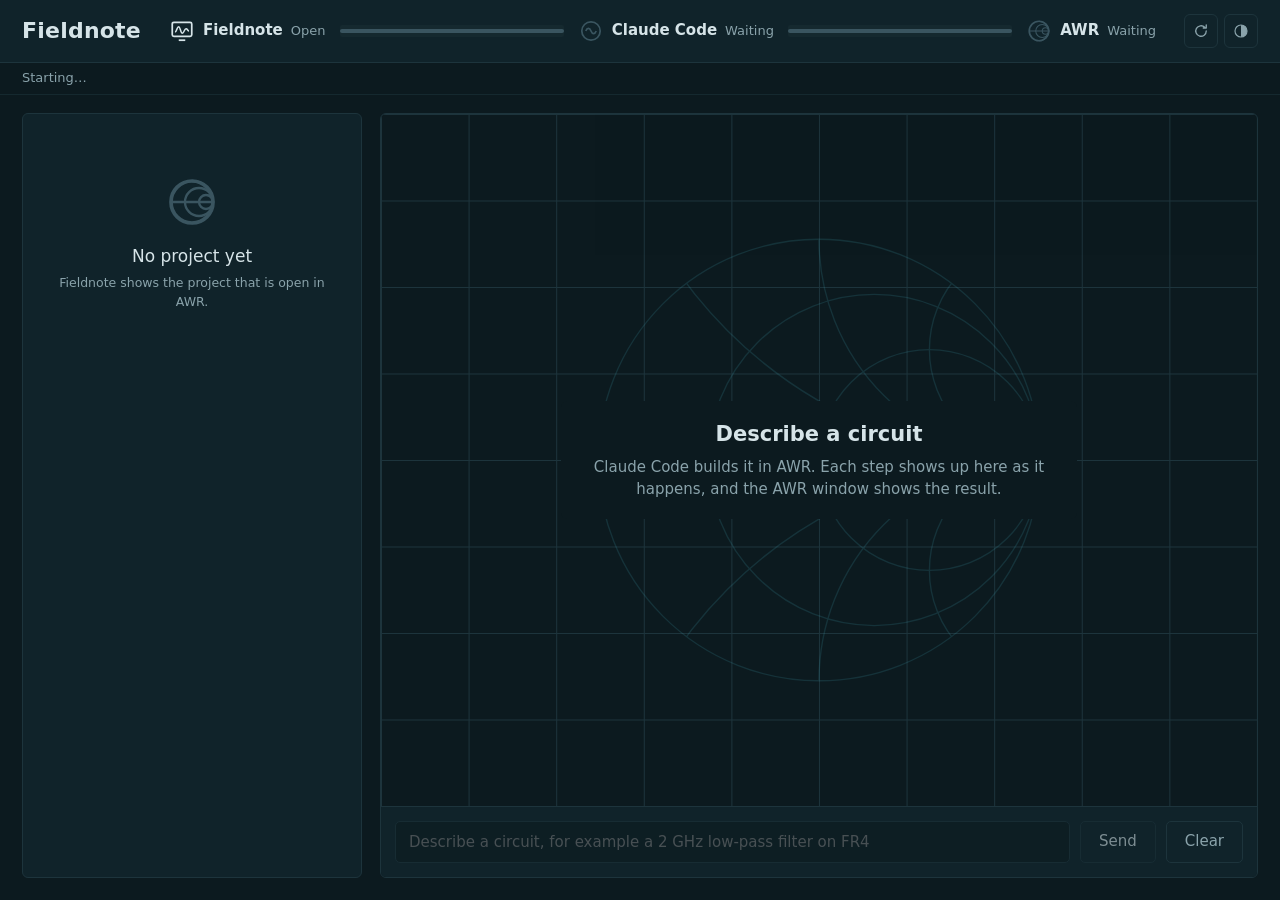
==== fieldnote/ui/index.html @ 0d8da709 "v2: bring in the Fieldnote GUI from v1, in working condition - server.py, hub.py, graphs.py, helpers" ====
<!doctype html>
<html lang="en" data-theme="dark">
<head>
  <meta charset="utf-8">
  <meta name="viewport" content="width=device-width, initial-scale=1">
  <title>Fieldnote</title>
  <link rel="stylesheet" href="app.css">
</head>
<body>
  <svg width="0" height="0" style="position:absolute" aria-hidden="true">
    <defs>
      <!-- Fieldnote: a screen showing a swept trace -->
      <symbol id="i-app" viewBox="0 0 24 24"><rect x="3" y="4" width="18" height="13" rx="1.5" fill="none" stroke="currentColor" stroke-width="1.6"/><path d="M5.5 13c1.6 0 1.8-5 3.4-5s1.8 6 3.4 6 1.8-4 3.4-4 1.4 2 2.8 2" fill="none" stroke="currentColor" stroke-width="1.4"/><path d="M9 20.5h6" stroke="currentColor" stroke-width="1.6"/></symbol>
      <!-- Claude Code: a signal source -->
      <symbol id="i-source" viewBox="0 0 24 24"><circle cx="12" cy="12" r="8.5" fill="none" stroke="currentColor" stroke-width="1.6"/><path d="M7.2 12c1.2-3.2 3.6-3.2 4.8 0s3.6 3.2 4.8 0" fill="none" stroke="currentColor" stroke-width="1.6"/></symbol>
      <!-- AWR: a Smith chart -->
      <symbol id="i-smith" viewBox="0 0 24 24"><circle cx="12" cy="12" r="9" fill="none" stroke="currentColor" stroke-width="1.6"/><circle cx="15" cy="12" r="6" fill="none" stroke="currentColor" stroke-width="1"/><circle cx="18" cy="12" r="3" fill="none" stroke="currentColor" stroke-width="1"/><path d="M3 12h18M21 12a9 9 0 0 0-9-9M21 12a9 9 0 0 1-9 9" fill="none" stroke="currentColor" stroke-width="1"/></symbol>
      <symbol id="i-schematic" viewBox="0 0 24 24"><path d="M2 12h4l1.5-3 3 6 3-6 3 6 1.5-3h4" fill="none" stroke="currentColor" stroke-width="1.6" stroke-linejoin="round"/></symbol>
      <symbol id="i-graph" viewBox="0 0 24 24"><path d="M3 3v18h18" fill="none" stroke="currentColor" stroke-width="1.6"/><path d="M6 8c3 0 4 9 7 9s3-6 7-6" fill="none" stroke="currentColor" stroke-width="1.6"/></symbol>
      <symbol id="i-em" viewBox="0 0 24 24"><rect x="4" y="9" width="16" height="6" fill="none" stroke="currentColor" stroke-width="1.6"/><path d="M8 9V5M16 9V5M8 15v4M16 15v4" stroke="currentColor" stroke-width="1.4"/></symbol>
      <symbol id="i-netlist" viewBox="0 0 24 24"><path d="M5 5h14M5 10h10M5 15h14M5 20h8" stroke="currentColor" stroke-width="1.6"/></symbol>
      <symbol id="i-sim" viewBox="0 0 24 24"><path d="M4 12h3l2-6 3 12 2-6h6" fill="none" stroke="currentColor" stroke-width="1.6" stroke-linejoin="round"/></symbol>
      <symbol id="i-theme" viewBox="0 0 24 24"><circle cx="12" cy="12" r="8" fill="none" stroke="currentColor" stroke-width="1.6"/><path d="M12 4a8 8 0 0 1 0 16z" fill="currentColor"/></symbol>
      <symbol id="i-reconnect" viewBox="0 0 24 24"><path d="M19 12a7 7 0 1 1-2.05-4.95M19 4v4h-4" fill="none" stroke="currentColor" stroke-width="1.8" stroke-linecap="round" stroke-linejoin="round"/></symbol>
    </defs>
  </svg>

  <header class="strip">
    <div class="brand">Fieldnote</div>
    <div class="line" role="status" aria-live="polite">
      <div class="port" data-port="app" data-state="up">
        <svg class="port-icon"><use href="#i-app"/></svg>
        <span class="port-name">Fieldnote</span><span class="port-state">Open</span>
      </div>
      <div class="seg" data-seg="claude" data-state="off"><i class="pulse"></i></div>
      <div class="port" data-port="claude" data-state="off">
        <svg class="port-icon"><use href="#i-source"/></svg>
        <span class="port-name">Claude Code</span><span class="port-state" id="claudeState">Waiting</span>
      </div>
      <div class="seg" data-seg="awr" data-state="off"><i class="pulse"></i></div>
      <div class="port" data-port="awr" data-state="off">
        <svg class="port-icon"><use href="#i-smith"/></svg>
        <span class="port-name">AWR</span><span class="port-state" id="awrState">Waiting</span>
      </div>
    </div>
    <div class="tools">
      <button class="icon-btn" id="reconnect" type="button" title="Reconnect" aria-label="Reconnect"><svg><use href="#i-reconnect"/></svg></button>
      <button class="icon-btn" id="theme" type="button" title="Switch to light theme" aria-label="Switch to light theme"><svg><use href="#i-theme"/></svg></button>
    </div>
  </header>
  <p class="detail" id="detail">Starting…</p>
  <div class="banner" id="banner" role="alert" hidden><span id="bannerText"></span><button type="button" id="bannerRetry">Reconnect</button></div>

  <main class="bench">
    <aside class="project" aria-label="AWR project">
      <div id="projectEmpty" class="project-empty">
        <svg class="big-icon"><use href="#i-smith"/></svg>
        <p>No project yet</p>
        <small id="projectEmptyText">Fieldnote shows the project that is open in AWR.</small>
      </div>
      <div id="projectCard" hidden>
        <h1 id="projectName"></h1>
        <p class="file" id="projectFile"></p>
        <p class="saved" id="projectSaved"></p>
        <dl class="readout">
          <div><dt><svg><use href="#i-schematic"/></svg>Schematics</dt><dd id="nSchematics">0</dd></div>
          <div><dt><svg><use href="#i-graph"/></svg>Graphs</dt><dd id="nGraphs">0</dd></div>
          <div><dt><svg><use href="#i-em"/></svg>EM structures</dt><dd id="nEm">0</dd></div>
          <div><dt><svg><use href="#i-netlist"/></svg>Netlists</dt><dd id="nNetlists">0</dd></div>
        </dl>
        <section class="docs"><h2>Schematics</h2><ul id="listSchematics"></ul></section>
        <section class="docs"><h2>Graphs</h2><ul id="listGraphs"></ul></section>
        <section class="docs"><h2>EM structures</h2><ul id="listEm"></ul></section>
        <section class="docs"><h2>Netlists</h2><ul id="listNetlists"></ul></section>
      </div>
    </aside>

    <section class="screen" aria-label="Design chat">
      <div class="scope">
      <svg class="smith-art" viewBox="0 0 200 200" aria-hidden="true">
        <defs><clipPath id="smithClip"><circle cx="100" cy="100" r="96"/></clipPath></defs>
        <circle cx="100" cy="100" r="96"/><circle cx="124" cy="100" r="72"/><circle cx="148" cy="100" r="48"/><circle cx="172" cy="100" r="24"/>
        <path d="M4 100h192"/>
        <g clip-path="url(#smithClip)"><!-- reactance circles x = 0.5, 1, 2: centre (1, ±1/x), radius 1/x -->
          <circle cx="196" cy="-92" r="192"/><circle cx="196" cy="292" r="192"/>
          <circle cx="196" cy="4" r="96"/><circle cx="196" cy="196" r="96"/>
          <circle cx="196" cy="52" r="48"/><circle cx="196" cy="148" r="48"/>
        </g>
      </svg>
      <div class="screen-empty" id="feedEmpty">
        <p class="screen-title">Describe a circuit</p>
        <p>Claude Code builds it in AWR. Each step shows up here as it happens, and the AWR window shows the result.</p>
      </div>
      <div class="feed" id="feed" hidden></div>
      </div>
      <div class="working" id="working" hidden><i></i><span>Claude is working in AWR…</span></div>
      <form class="composer" id="composer">
        <input type="text" id="task" autocomplete="off" disabled placeholder="Describe a circuit, for example a 2 GHz low-pass filter on FR4" aria-label="Design task">
        <button type="submit" id="send" disabled>Send</button>
        <button type="button" id="stop" hidden>Stop</button>
        <button type="button" id="clear" title="Clear the saved history" aria-label="Clear history">Clear</button>
      </form>
    </section>
  </main>
  <div class="approval" id="approval" role="alertdialog" aria-modal="true" aria-labelledby="apTitle" hidden>
    <div class="ap-box">
      <h2 id="apTitle"></h2>
      <p id="apText"></p>
      <pre id="apPreview"></pre>
      <p class="ap-note" id="apNote">If you don't answer, Fieldnote denies it after 2 minutes.</p>
      <div class="ap-actions"><button type="button" id="apDeny">Deny</button><button type="button" id="apAllow">Allow</button></div>
    </div>
  </div>
  <script src="app.js"></script>
</body>
</html>
---- fieldnote/ui/app.css ----
/* Fieldnote. Dark = a VNA screen; light = a datasheet. The trace colours carry meaning, as on an analyzer:
   yellow = the Claude link, cyan = AWR, magenta = a fault. */
:root, [data-theme="dark"] {
  --screen: #0c1a1f;
  --panel: #10232a;
  --grat: #1d343c;
  --grat-fine: #15292f;
  --text: #d6e4e8;
  --dim: #8aa3ab;
  --t1: #e6c44a;   /* trace 1: Claude Code */
  --t2: #4cc3d6;   /* trace 2: AWR */
  --t3: #d35fae;   /* trace 3: fault */
  --off: #3a5560;
  --glow: 0 0 8px;
  color-scheme: dark;
}
[data-theme="light"] {
  --screen: #f7f9fa;
  --panel: #ffffff;
  --grat: #d5dee2;
  --grat-fine: #e8eef0;
  --text: #1a2b33;
  --dim: #56707a;
  --t1: #9a6f00;
  --t2: #0a7690;
  --t3: #a3307f;
  --off: #b7c6cc;
  --glow: 0 0 0;
  color-scheme: light;
}

* { box-sizing: border-box; }
[hidden] { display: none !important; }  /* class display rules must not override the hidden attribute */
html, body { height: 100%; margin: 0; }
body {
  display: flex; flex-direction: column;  /* the detail line and banner come and go; the bench takes the rest */
  background: var(--screen); color: var(--text);
  font: 15px/1.45 Bahnschrift, "Segoe UI", system-ui, sans-serif;
  font-variant-numeric: tabular-nums;
}
button { font: inherit; color: inherit; }
:focus-visible { outline: 2px solid var(--t2); outline-offset: 2px; }
svg { width: 18px; height: 18px; flex: none; }

/* ---------- link strip: three ports on one transmission line ---------- */
.strip { display: flex; align-items: center; gap: 28px; padding: 14px 22px; border-bottom: 1px solid var(--grat); background: var(--panel); }
.brand { font-size: 22px; font-weight: 600; font-stretch: 87.5%; letter-spacing: 0.01em; }
.line { flex: 1; display: flex; align-items: center; min-width: 0; }
.port { display: flex; align-items: center; gap: 8px; white-space: nowrap; }
.port-icon { width: 26px; height: 26px; color: var(--off); transition: color .4s; }
.port-name { font-weight: 600; }
.port-state { color: var(--dim); font-size: 13px; }
.port[data-port="app"] .port-icon { color: var(--text); }
.port[data-port="claude"][data-state="up"] .port-icon { color: var(--t1); }
.port[data-port="awr"][data-state="up"] .port-icon { color: var(--t2); }
.port[data-state="error"] .port-icon, .port[data-state="error"] .port-state { color: var(--t3); }

/* a microstrip section: substrate, then the trace on it */
.seg { position: relative; flex: 1; height: 12px; margin: 0 14px; min-width: 40px;
       border-radius: 2px; background: var(--grat-fine); }
.seg::before { content: ""; position: absolute; left: 0; right: 0; top: 4px; height: 4px; border-radius: 2px;
               background: var(--off); transition: background .4s, box-shadow .4s; }
.seg[data-seg="claude"] { --trace: var(--t1); }
.seg[data-seg="awr"] { --trace: var(--t2); }
.seg[data-state="up"]::before { background: var(--trace); box-shadow: var(--glow) var(--trace); }
.seg[data-state="error"]::before { background: repeating-linear-gradient(90deg, var(--t3) 0 6px, transparent 6px 11px); }
.pulse { display: none; position: absolute; top: 1px; width: 26px; height: 10px; border-radius: 5px;
         background: radial-gradient(closest-side, var(--trace), transparent); }
.seg[data-state="connecting"] .pulse { display: block; animation: travel 1.3s cubic-bezier(.45, 0, .55, 1) infinite; }
.seg[data-state="up"] .pulse { display: block; animation: lock .9s ease-out 1 forwards; }
@keyframes travel { from { left: -13px; } to { left: calc(100% - 13px); } }
@keyframes lock { from { left: calc(100% - 13px); opacity: 1; transform: scaleX(1); } to { left: calc(100% - 13px); opacity: 0; transform: scaleX(3); } }

.tools { display: flex; gap: 6px; }
.icon-btn { display: grid; place-items: center; width: 34px; height: 34px; padding: 0; cursor: pointer;
            border: 1px solid var(--grat); border-radius: 6px; background: transparent; color: var(--dim); }
.icon-btn:hover { color: var(--text); border-color: var(--dim); }

.detail { margin: 0; padding: 6px 22px; color: var(--dim); font-size: 13px; border-bottom: 1px solid var(--grat-fine); }
.detail:empty { display: none; }
.banner { display: flex; align-items: center; gap: 16px; margin: 12px 22px 0; padding: 10px 14px;
          border: 1px solid var(--t3); border-left-width: 4px; border-radius: 4px; color: var(--text); }
.banner[hidden] { display: none; }
.banner span { flex: 1; }
.banner button { cursor: pointer; padding: 5px 12px; border: 1px solid var(--t3); border-radius: 4px; background: transparent; }

/* ---------- bench: project panel + screen ---------- */
.bench { flex: 1; display: grid; grid-template-columns: minmax(280px, 340px) 1fr; gap: 18px; padding: 18px 22px 22px; min-height: 0; }
.project { overflow: auto; padding: 20px; border: 1px solid var(--grat); border-radius: 6px; background: var(--panel); }
.project-empty { display: grid; justify-items: center; gap: 6px; padding: 40px 10px; text-align: center; color: var(--dim); }
.project-empty p { margin: 8px 0 0; color: var(--text); font-size: 17px; }
.big-icon { width: 56px; height: 56px; color: var(--off); }
#projectName { margin: 0; font-size: 28px; line-height: 1.1; font-weight: 600; font-stretch: 87.5%; overflow-wrap: anywhere; }
.file { margin: 6px 0 0; color: var(--dim); font-size: 12.5px; overflow-wrap: anywhere; }
.saved { display: flex; align-items: center; gap: 8px; margin: 12px 0 0; font-size: 13.5px; }
.saved::before { content: ""; width: 8px; height: 8px; border-radius: 50%; background: var(--t2); }
.saved.unsaved::before { background: var(--t1); }

/* marker readout, as on an analyzer */
.readout { display: grid; grid-template-columns: 1fr 1fr; margin: 18px 0 6px; border: 1px solid var(--grat); border-radius: 4px; }
.readout div { padding: 10px 12px; border-right: 1px solid var(--grat); border-bottom: 1px solid var(--grat); }
.readout div:nth-child(2n) { border-right: 0; }
.readout div:nth-child(n+3) { border-bottom: 0; }
.readout dt { display: flex; align-items: center; gap: 6px; color: var(--dim); font-size: 12.5px; }
.readout dt svg { width: 15px; height: 15px; }
.readout dd { margin: 2px 0 0; font-size: 24px; font-weight: 600; }

.docs h2 { margin: 18px 0 6px; font-size: 13px; font-weight: 600; color: var(--dim); }
.docs ul { margin: 0; padding: 0; list-style: none; }
.docs li { padding: 5px 0 5px 12px; border-left: 2px solid var(--grat); font-size: 14px; overflow-wrap: anywhere; }
.docs li.none { border-left-color: transparent; padding-left: 0; color: var(--dim); }

/* the screen: a graticule of 10 x 8 divisions, like the analyzer display */
.screen { display: grid; grid-template-rows: 1fr auto auto; overflow: hidden; border: 1px solid var(--grat); border-radius: 6px; background: var(--screen); }
.scope { position: relative; display: grid; place-items: center; min-height: 0;
         background:
           linear-gradient(var(--grat) 1px, transparent 1px) 0 0 / 100% 12.5%,
           linear-gradient(90deg, var(--grat) 1px, transparent 1px) 0 0 / 10% 100%; }
.smith-art { position: absolute; inset: 0; margin: auto; width: min(62%, 460px); height: auto; aspect-ratio: 1;
             fill: none; stroke: var(--t2); stroke-width: .6; opacity: .14; pointer-events: none; }
.screen-empty { position: relative; max-width: 54ch; padding: 18px 26px; text-align: center; border-radius: 6px; background: var(--screen); }
.screen-title { margin: 0 0 8px; font-size: 21px; font-weight: 600; }
.screen-empty p:last-child { margin: 0; color: var(--dim); }
.composer { position: relative; display: flex; gap: 10px; padding: 14px; border-top: 1px solid var(--grat); background: var(--panel); }
.composer input { flex: 1; padding: 11px 13px; border: 1px solid var(--grat); border-radius: 5px; background: var(--screen); color: var(--text);
                  font: 15px "Segoe UI", system-ui, sans-serif; }
.composer button { padding: 0 18px; border: 1px solid var(--grat); border-radius: 5px; background: transparent; cursor: pointer; }
.composer #send:not(:disabled) { border-color: var(--t1); color: var(--t1); }
.composer #stop { border-color: var(--t3); color: var(--t3); }
.composer #clear { color: var(--dim); }
.composer :disabled { opacity: .55; cursor: not-allowed; }

/* chat and progress feed */
.feed { position: relative; align-self: stretch; justify-self: stretch; overflow: auto; padding: 18px 22px; display: flex; flex-direction: column; gap: 8px; }
.msg { max-width: 78ch; padding: 9px 13px; border-radius: 6px; white-space: pre-wrap; overflow-wrap: anywhere; background: var(--panel); border: 1px solid var(--grat); }
.msg.user { align-self: flex-end; border-color: var(--t1); }
.msg.claude { align-self: flex-start; }
.note { align-self: center; color: var(--dim); font-size: 13px; }
.step { display: grid; grid-template-columns: 22px auto 1fr auto auto; align-items: center; gap: 10px; padding: 6px 12px; margin-left: 14px;
        border-left: 3px solid var(--off); background: var(--panel); border-radius: 0 4px 4px 0; font-size: 13.5px; }
.step svg { width: 17px; height: 17px; color: var(--t2); }
.step .tool { font-weight: 600; }
.step .sum { color: var(--dim); overflow: hidden; text-overflow: ellipsis; white-space: nowrap; }
.step .st { font-size: 12.5px; color: var(--dim); }
.step .tm { font-size: 12px; color: var(--dim); }
.step .err { grid-column: 2 / -1; color: var(--t3); font-size: 12.5px; overflow-wrap: anywhere; }
.step[data-status="running"] { border-left-color: var(--t1); }
.step[data-status="running"] .st { color: var(--t1); }
.step[data-status="done"] { border-left-color: var(--t2); }
.step[data-status="failed"] { border-left-color: var(--t3); }
.step[data-status="failed"] .st { color: var(--t3); }
.working { position: relative; height: 3px; overflow: hidden; background: var(--grat-fine); }
.working i { position: absolute; top: 0; height: 3px; width: 22%; background: var(--t1); box-shadow: var(--glow) var(--t1);
             animation: sweep 1.6s ease-in-out infinite; }
.working span { position: absolute; width: 1px; height: 1px; overflow: hidden; }  /* text for screen readers */
@keyframes sweep { from { left: -22%; } to { left: 100%; } }

/* approval dialog */
.approval { position: fixed; inset: 0; z-index: 10; display: grid; place-items: center; background: rgba(0, 0, 0, .55); }
.ap-box { width: min(520px, 90vw); padding: 22px 24px; border: 1px solid var(--t1); border-radius: 8px; background: var(--panel); box-shadow: var(--glow) var(--t1); }
.ap-box h2 { margin: 0 0 6px; font-size: 21px; font-weight: 600; }
.ap-box p { margin: 6px 0; }
#apPreview { margin: 10px 0; padding: 8px 10px; max-height: 120px; overflow: auto; white-space: pre-wrap; overflow-wrap: anywhere;
             border: 1px solid var(--grat); border-radius: 4px; background: var(--screen); font: 12.5px Consolas, monospace; color: var(--dim); }
#apPreview:empty { display: none; }
.ap-note { color: var(--dim); font-size: 12.5px; }
.ap-actions { display: flex; justify-content: flex-end; gap: 10px; margin-top: 14px; }
.ap-actions button { padding: 8px 22px; border: 1px solid var(--grat); border-radius: 5px; background: transparent; cursor: pointer; }
#apAllow { border-color: var(--t1); color: var(--t1); }
.ap-actions button:disabled { opacity: .55; cursor: wait; }

@media (max-width: 900px) {
  .bench { grid-template-columns: 1fr; }
  .strip { flex-wrap: wrap; gap: 12px; }
  .line { order: 3; flex-basis: 100%; }
}
@media (prefers-reduced-motion: reduce) {
  .pulse, .working i { animation: none !important; }
  .seg[data-state="connecting"] .pulse { left: calc(50% - 13px); }
  .seg[data-state="up"] .pulse { display: none; }
  .working i { left: 39%; }
}
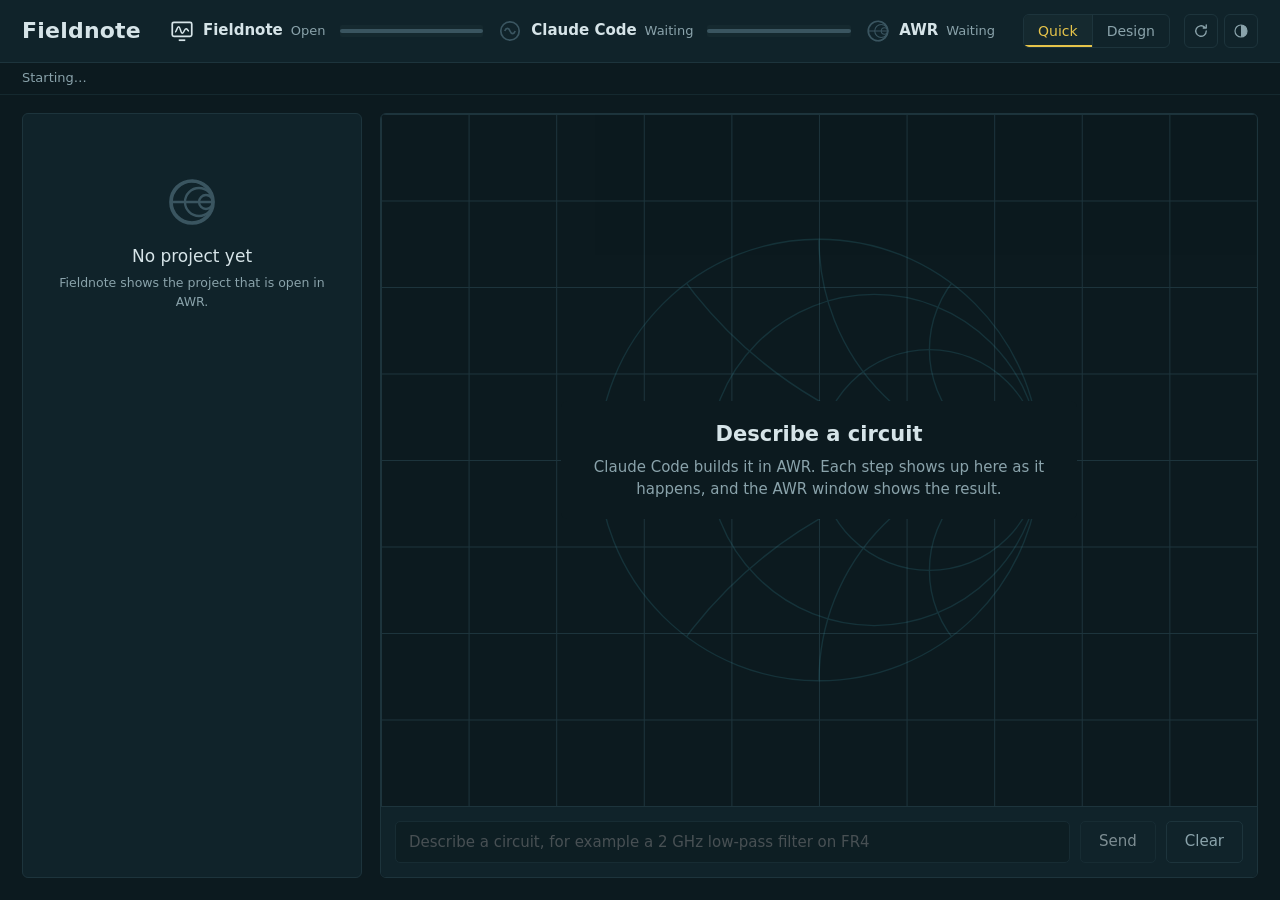
==== commit 0343fe34: "Fieldnote: Quick/Design mode switch to run the v2 agent loop Design mode starts Claude Code in the v" ====
--- a/fieldnote/ui/index.html
+++ b/fieldnote/ui/index.html
@@ -44,6 +44,10 @@
       </div>
     </div>
     <div class="tools">
+      <div class="mode" role="group" aria-label="Mode">
+        <button type="button" data-mode="quick" aria-pressed="true" title="Quick: Claude builds what you ask in AWR, step by step">Quick</button>
+        <button type="button" data-mode="design" aria-pressed="false" title="Design: the full agent loop (spec, theory, build, check, fix). It waits for you to approve the spec, and uses much more of your plan per task.">Design</button>
+      </div>
       <button class="icon-btn" id="reconnect" type="button" title="Reconnect" aria-label="Reconnect"><svg><use href="#i-reconnect"/></svg></button>
       <button class="icon-btn" id="theme" type="button" title="Switch to light theme" aria-label="Switch to light theme"><svg><use href="#i-theme"/></svg></button>
     </div>
@@ -88,8 +92,8 @@
         </g>
       </svg>
       <div class="screen-empty" id="feedEmpty">
-        <p class="screen-title">Describe a circuit</p>
-        <p>Claude Code builds it in AWR. Each step shows up here as it happens, and the AWR window shows the result.</p>
+        <p class="screen-title" id="emptyTitle">Describe a circuit</p>
+        <p id="emptyText">Claude Code builds it in AWR. Each step shows up here as it happens, and the AWR window shows the result.</p>
       </div>
       <div class="feed" id="feed" hidden></div>
       </div>
--- a/fieldnote/ui/app.css
+++ b/fieldnote/ui/app.css
@@ -72,6 +72,14 @@
 @keyframes lock { from { left: calc(100% - 13px); opacity: 1; transform: scaleX(1); } to { left: calc(100% - 13px); opacity: 0; transform: scaleX(3); } }
 
 .tools { display: flex; gap: 6px; }
+/* mode: a pair of analyzer softkeys; the lit one is the active mode */
+.mode { display: flex; margin-right: 8px; border: 1px solid var(--grat); border-radius: 6px; overflow: hidden; }
+.mode button { padding: 0 14px; height: 32px; border: 0; background: transparent; color: var(--dim); cursor: pointer; font-size: 14px; }
+.mode button + button { border-left: 1px solid var(--grat); }
+.mode button:hover:not(:disabled) { color: var(--text); }
+.mode button[aria-pressed="true"] { color: var(--t1); background: var(--grat-fine); box-shadow: inset 0 -2px 0 var(--t1); }
+.mode button:disabled { cursor: not-allowed; opacity: .55; }
+.mode button[aria-pressed="true"]:disabled { opacity: 1; }
 .icon-btn { display: grid; place-items: center; width: 34px; height: 34px; padding: 0; cursor: pointer;
             border: 1px solid var(--grat); border-radius: 6px; background: transparent; color: var(--dim); }
 .icon-btn:hover { color: var(--text); border-color: var(--dim); }
@@ -128,6 +136,7 @@
 .composer #send:not(:disabled) { border-color: var(--t1); color: var(--t1); }
 .composer #stop { border-color: var(--t3); color: var(--t3); }
 .composer #clear { color: var(--dim); }
+.composer #clear[data-armed] { border-color: var(--t3); color: var(--t3); }
 .composer :disabled { opacity: .55; cursor: not-allowed; }
 
 /* chat and progress feed */
@@ -149,6 +158,11 @@
 .step[data-status="done"] { border-left-color: var(--t2); }
 .step[data-status="failed"] { border-left-color: var(--t3); }
 .step[data-status="failed"] .st { color: var(--t3); }
+.step[data-status="denied"] { border-left-color: var(--dim); border-left-style: dashed; }
+/* Design mode: a subagent's row, and the steps it takes indented under it */
+.step.agent svg { color: var(--t1); }
+.step.agent .tool { font-size: 14.5px; }
+.step.sub { margin-left: 40px; padding-top: 4px; padding-bottom: 4px; font-size: 13px; }
 .working { position: relative; height: 3px; overflow: hidden; background: var(--grat-fine); }
 .working i { position: absolute; top: 0; height: 3px; width: 22%; background: var(--t1); box-shadow: var(--glow) var(--t1);
              animation: sweep 1.6s ease-in-out infinite; }
